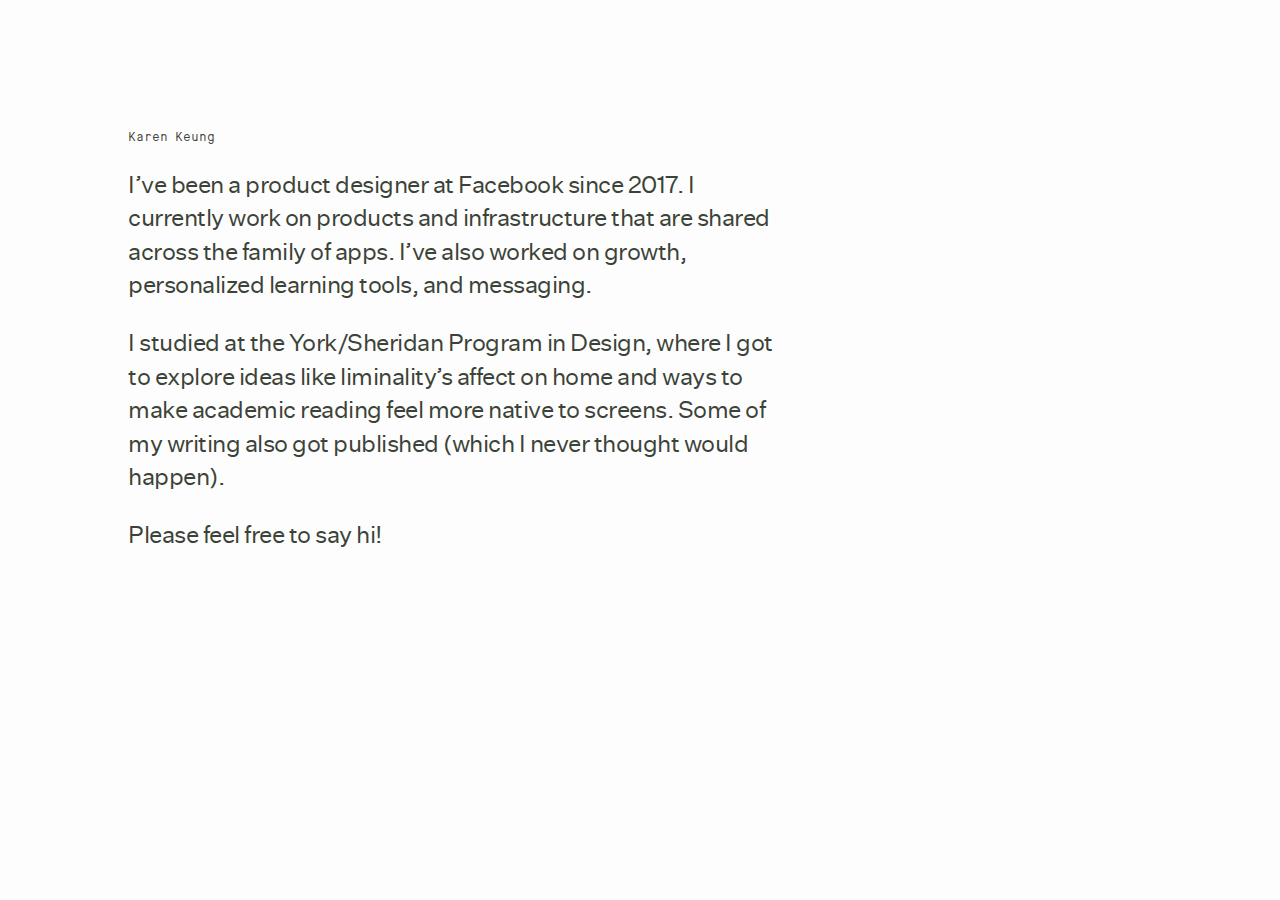
==== index.html @ b1135c43 "v0 website" ====
<!DOCTYPE html>
<html lang="en">
<head>
	<meta charset="utf-8"/>
	<meta name="description" content="Designing at Facebook. Graduate of the York/Sheridan Program in Design." />
	<meta name="viewport" content="width=device-width, initial-scale=1.0, minimum-scale=1.0, maximum-scale=1.0" />

	<title>Karen Keung</title>

	<meta property="og:title" content="Karen Keung"/>
	<meta property="og:type" content="website"/>
	<meta property="og:url" content="http://karenkeung.com"/>
	<meta property="og:image" content="http://karenkeung.com/assets/og-cover.png"/>
	<meta property="omg:image:width" content="1200">
	<meta property="omg:image:height" content="630">
	<meta property="og:description" content="Designer at Facebook. Graduate of the York/Sheridan Program in Design." />

	<link rel="shortcut icon" type="image/ico" href="favicon.png"/>
	<link rel="stylesheet" href="css/style.css" />
	<!--[if lt IE 9]>
		<script src="http://html5shim.googlecode.com/svn/trunk/html5.js"></script>
	<![endif]-->
	<script src="https://ajax.googleapis.com/ajax/libs/jquery/2.2.2/jquery.min.js"></script>

</head>

<body>
<div id="wrap">

	<section id="about">
		<div class="leftcol">

			<h2>Karen Keung</h2>
				<p> I’ve been a product designer at Facebook since 2017. I currently work on products and infrastructure that are shared across the family of apps. I’ve also worked on growth, personalized learning tools, and messaging.</p>

				<p> I studied at the <a href="https://en.wikipedia.org/wiki/York/Sheridan_Design">York/Sheridan Program in Design</a>, where I got to explore ideas like <a href="https://making-room.smvi.co/" target="_blank">liminality’s affect on home</a> and ways to make <a href="http://sesame.smvi.co/" target="_blank">academic reading</a> feel more native to screens. Some of my <a href="http://designobserver.com/feature/slow-dont-stop/39589" target="_blank">writing</a> also got published (which I never thought would happen). </p>
				
				<p> Please feel free to <a href="mailto:work.karenkeung@gmail.com" class="contact">say hi</a>!</p>
			</p>
		</div>


	</section>
</div>

<!-- <div id="fade" class="day"></div> -->

</body>

<script type="text/javascript">
	var currentTime = new Date().getHours();
	if (8 <= currentTime && currentTime < 17) {
        document.getElementById("fade").className = "day";
	}

	else if ((17 <= currentTime && currentTime < 21)||(5 <= currentTime && currentTime < 8)) {
		document.body.style.backgroundColor="#F2F3F6";
        document.body.style.color = "#595C69";
        document.getElementById("fade").className = "dusk";
	}

	else {
		document.body.style.backgroundColor="#252922";
        document.body.style.color = "#ECE9EE";
        document.getElementById("fade").className = "night";
	}
</script>
<script>
  (function(i,s,o,g,r,a,m){i['GoogleAnalyticsObject']=r;i[r]=i[r]||function(){
  (i[r].q=i[r].q||[]).push(arguments)},i[r].l=1*new Date();a=s.createElement(o),
  m=s.getElementsByTagName(o)[0];a.async=1;a.src=g;m.parentNode.insertBefore(a,m)
  })(window,document,'script','https://www.google-analytics.com/analytics.js','ga');

  ga('create', 'UA-50110826-1', 'auto');
  ga('send', 'pageview');

</script>
---- css/style.css ----
body {
	font-family: "Untitled Sans", sans-serif;
	font-size: 1rem;
	line-height: 1.48;
	color: #3B4338;
	-webkit-font-smoothing: antialiased;
	-moz-osx-font-smoothing: grayscale;
	background-color: #fdfdfd;
	margin: 0px;
	overscroll-behavior: none;
}
	::selection { background: rgba(77,129,119,0.1); }
	::-moz-selection { background: rgba(77,129,119,0.1); }

header {
	font-size: 0.9rem;
	font-weight: 400;
}

h2 {
	font-size: 0.72rem;
	font-family: "Maison Neue Mono", monospace;
	font-weight: 400;
	letter-spacing: 0px;
	padding-top: 60px;
}

#wrap {
	width: 80%;
	max-width: 1800px;
	margin: 60px auto;
}

.leftcol {
	/* width: 48%; */
	width: 650px;
	max-width: 900px;
	float: left;
}

.rightcol {
	width: 44%;
	max-width: 900px;
	float: right;
}

#about {
	font-size: 1.5rem;
	letter-spacing: -0.5px;
	line-height: 1.4;
	font-weight: 400;
}

a {
	color: inherit;
	text-decoration: none;
	/*border-bottom: 1px dashed;*/
	/*border-bottom-style: dashed;*/
	cursor: e-resize;
 	transition: ease-out 0.2s;
 	-webkit-transition: ease-out 0.2s;
    -moz-transition: ease-out 0.2s;
    -o-transition: ease-out 0.2s;
}

a:visited {
	color: inherit;
}

a:hover {
	color: #5EBA78;
}

	a.ysdn:hover {
		color: #E61031;
	}

	a.fb:hover {
		color: #39579A;
	}

	a.msgr:hover {
		color: #0080FF;
	}

	a.summit:hover {
		color: #4D4B98;
	}



/*img{
    display: none;
    width: 400px;
    z-index: -10;
    position: absolute;
    top: 300px;
    left: 400px;
    transition: 0.2s;
    -webkit-transition: 0.2s;
    opacity: 0;
}

span:hover + img{
    display: block;
}*/

.img_box { width: 100%; }

a.right-arrow {cursor: ne-resize;}

#fade {
	width: 100%;
	/* max-width: 1800px; */
	height: 3%;
 	position: fixed;
    bottom: 0;
    pointer-events: none;
}

.day {
 	background: #fdfdfd; /* For browsers that do not support gradients */
 	background: -webkit-linear-gradient(rgba(238, 238, 238, 0), rgba(255, 239, 130, 0.6)); /* For Safari 5.1 to 6.0 */
    background: -o-linear-gradient(rgba(238, 238, 238, 0), rgba(255, 239, 130, 0.6)); /* For Opera 11.1 to 12.0 */
    background: -moz-linear-gradient(rgba(238, 238, 238, 0), rgba(255, 239, 130, 0.6)); /* For Firefox 3.6 to 15 */
    background: linear-gradient(rgba(238, 238, 238, 0), rgba(255, 239, 130, 0.6)); /* Standard syntax */
}

.dusk {
	background: #595C69; /* For browsers that do not support gradients */
 	background: -webkit-linear-gradient(rgba(242, 243, 246, 0), rgba(248, 192, 192, 0.6)); /* For Safari 5.1 to 6.0 */
    background: -o-linear-gradient(rgba(242, 243, 246, 0), rgba(248, 192, 192, 0.6)); /* For Opera 11.1 to 12.0 */
    background: -moz-linear-gradient(rgba(242, 243, 246, 0), rgba(248, 192, 192, 0.6)); /* For Firefox 3.6 to 15 */
    background: linear-gradient(rgba(242, 243, 246, 0), rgba(248, 192, 192, 0.6)); /* Standard syntax */
}

.night {
 	background: #252922; /* For browsers that do not support gradients */
	background: -webkit-linear-gradient(rgba(36, 41, 34, 0), rgba(255, 173, 131, 0.5)); /* For Safari 5.1 to 6.0 */
    background: -o-linear-gradient(rgba(36, 41, 34, 0), rgba(255, 173, 131, 0.5)); /* For Opera 11.1 to 12.0 */
    background: -moz-linear-gradient(rgba(36, 41, 34, 0), rgba(255, 173, 131, 0.5)); /* For Firefox 3.6 to 15 */
    background: linear-gradient(rgba(36, 41, 34, 0), rgba(255, 173, 131, 0.5)); /* Standard syntax */
}

.text-night {
	color: #EEEAF0;
}

/* * * * * */
/*
@media screen and (max-width: 1300px) {
	#about {
		font-size: 2.3rem;
	}
} */

@media screen and (max-width: 1000px) {
	#wrap {
		width: 92%;
		margin-top: 10px;
	}

   	.leftcol {
		width: 100%; 
		/*float: left;*/
	}

}/*

@media screen and (max-width: 720px) {

	#about .leftcol {
		width: 92%;
	}

	#fade {
		height: 2%;
	}

	h2 {
		padding-top: 32px;
	}
}

@media screen and (max-width: 480px) {
	#wrap {
		width: 92%;
		margin: 10px auto;
	}

	#fade {
		height: 2%;
	}
}
*/
/* letters */
/* @font-face {
    font-family:'Canela Web Thin';
    src: url('../fonts/Canela Web Thin Regular.eot');
	src: url('../fonts/Canela Web Thin Regular.eot?#iefix') format('embedded-opentype'),
		url('../fonts/Canela Web Thin Regular.woff2') format('woff2'),
		url('../fonts/Canela Web Thin Regular.woff') format('woff'),
		url('../fonts/Canela Web Thin Regular.svg#Canela Web Thin Regular') format('svg');
    font-weight: 100;
    font-style: normal;
    font-stretch: normal;
    unicode-range: U+0020-201D;
} */

/* @font-face {
    font-family:'Fakt Pro';
    src: url('../fonts/FaktPro-Normal.eot');
	src: url('../fonts/FaktPro-Normal.eot?#iefix') format('embedded-opentype'),
		url('../fonts/FaktPro-Normal.woff2') format('woff2'),
		url('../fonts/FaktPro-Normal.woff') format('woff'),
		url('../fonts/FaktPro-Normal.svg#FaktPro-Normal') format('svg');
    font-weight: 400;
    font-style: normal;
    font-stretch: normal;
    unicode-range: U+0020-201D;
}

@font-face {
    font-family:'Fakt Pro';
    src: url('../fonts/FaktPro-Light.eot');
	src: url('../fonts/FaktPro-Light.eot?#iefix') format('embedded-opentype'),
		url('../fonts/FaktPro-Light.woff2') format('woff2'),
		url('../fonts/FaktPro-Light.woff') format('woff'),
		url('../fonts/FaktPro-Light.svg#FaktPro-Blond') format('svg');
    font-weight: 200;
    font-style: normal;
    font-stretch: normal;
    unicode-range: U+0020-201D;
} */


@font-face {
    font-family: 'Untitled Sans';
    src: url('../fonts/UntitledSans-regular-webfont.woff2') format('woff2'),
         url('../fonts/UntitledSans-regular-webfont.woff') format('woff'),
         url('../fonts/UntitledSans-regular-webfont.ttf') format('truetype'),
         url('../fonts/UntitledSans-regular-webfont.svg#untitled_sansregular') format('svg');
    font-weight: 400;
    font-style: normal;
}


@font-face {
  font-family:'Maison Neue Mono';
  src: url('../fonts/MaisonNeue-Mono.eot');
  src: url('../fonts/MaisonNeue-Mono.eot?#iefix') format('embedded-opentype'),
    url('../fonts/MaisonNeue-Mono.woff') format('woff'),
    url('../fonts/MaisonNeue-Mono.ttf') format('truetype'),
    url('../fonts/MaisonNeue-Mono.svg#MaisonNeue-Mono') format('svg');
  font-weight: 400;
  font-style: normal;
  font-stretch: normal;
  unicode-range: U+000D-F8FF;
}




/* WIP, FOR MICROSITE */

#books-leftcol {
	width: 20%;
	float: left;
	position: fixed;
}

#books-rightcol {
	width: 80%;
	float: right;
}
	#books-rightcol img {
		width: 100%;
		padding-bottom: 20px;
	}

ul {
	list-style-type: none;
	padding-left: 0;
	color: #939593;
}

li .active {
	color: #3B4338;
}
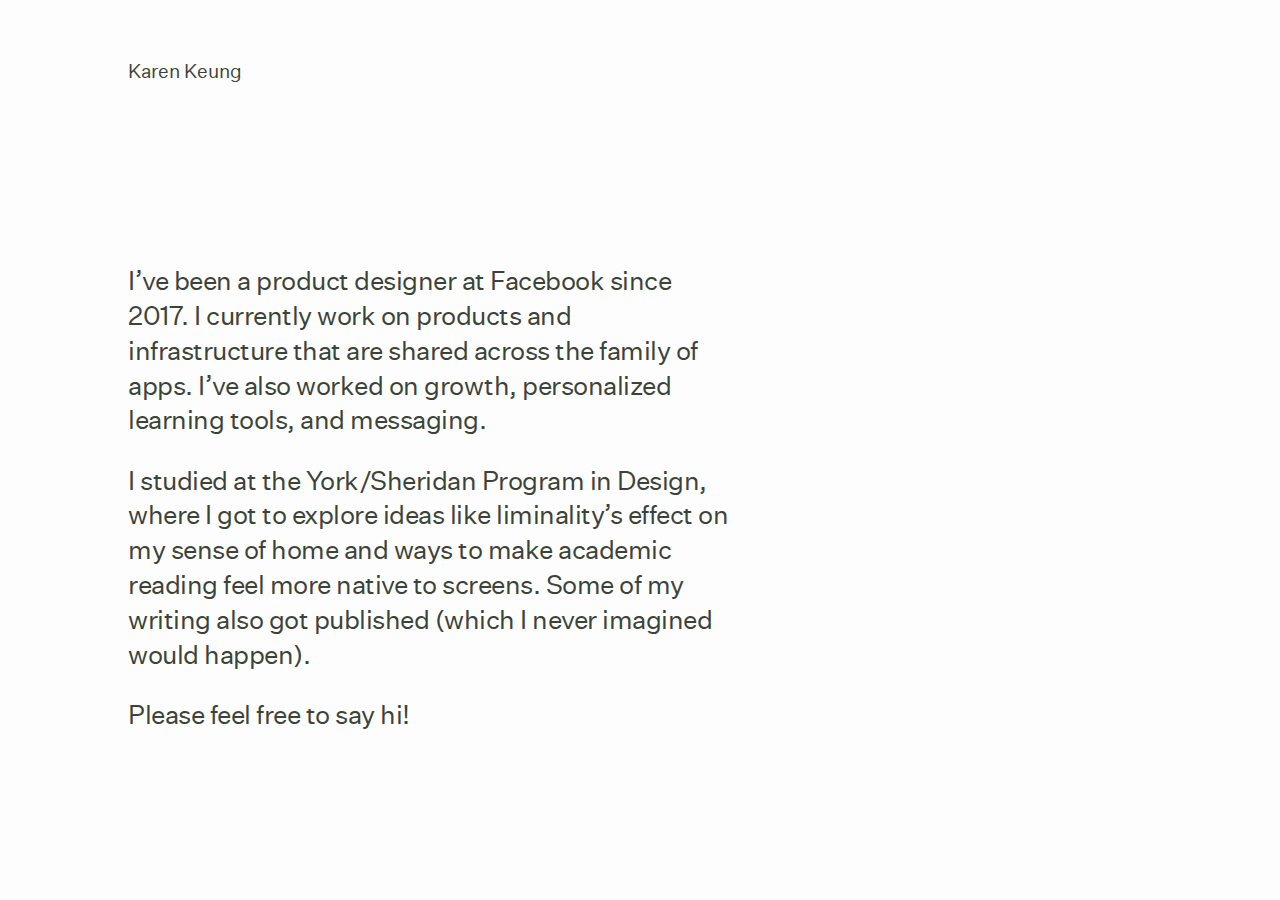
==== commit ac0983a5: "updates" ====
--- a/index.html
+++ b/index.html
@@ -26,17 +26,25 @@
 
 <body>
 <div id="wrap">
+	
+	<section id="header">
+		<div class="leftcol">
+			<p>Karen Keung</p>
+		</div>
+	</section>
 
 	<section id="about">
 		<div class="leftcol">
+			<p> I’ve been a product designer at Facebook since 2017. I currently work on products and infrastructure that are shared across the family of apps. I’ve also worked on growth, personalized learning tools, and messaging.</p>
 
-			<h2>Karen Keung</h2>
-				<p> I’ve been a product designer at Facebook since 2017. I currently work on products and infrastructure that are shared across the family of apps. I’ve also worked on growth, personalized learning tools, and messaging.</p>
+			<p> I studied at the <a href="https://en.wikipedia.org/wiki/York/Sheridan_Design">York/Sheridan Program in Design</a>, where I got to explore ideas like <a href="https://making-room.smvi.co/" target="_blank">liminality’s effect on my sense of home</a> and ways to make <a href="http://sesame.smvi.co/" target="_blank">academic reading</a> feel more native to screens. Some of my <a href="http://designobserver.com/feature/slow-dont-stop/39589" target="_blank">writing</a> also got published (which I never imagined would happen). </p>
+				
+			<p> Please feel free to <a href="mailto:work.karenkeung@gmail.com" class="contact">say hi</a>!</p>
+				
+		</div>
 
-				<p> I studied at the <a href="https://en.wikipedia.org/wiki/York/Sheridan_Design">York/Sheridan Program in Design</a>, where I got to explore ideas like <a href="https://making-room.smvi.co/" target="_blank">liminality’s affect on home</a> and ways to make <a href="http://sesame.smvi.co/" target="_blank">academic reading</a> feel more native to screens. Some of my <a href="http://designobserver.com/feature/slow-dont-stop/39589" target="_blank">writing</a> also got published (which I never thought would happen). </p>
-				
-				<p> Please feel free to <a href="mailto:work.karenkeung@gmail.com" class="contact">say hi</a>!</p>
-			</p>
+		<div class="rightcol">
+			
 		</div>
 
 
--- a/css/style.css
+++ b/css/style.css
@@ -1,7 +1,8 @@
 body {
 	font-family: "Untitled Sans", sans-serif;
 	font-size: 1rem;
-	line-height: 1.48;
+	font-weight: 400;
+	line-height: 1.36;
 	color: #3B4338;
 	-webkit-font-smoothing: antialiased;
 	-moz-osx-font-smoothing: grayscale;
@@ -12,44 +13,36 @@
 	::selection { background: rgba(77,129,119,0.1); }
 	::-moz-selection { background: rgba(77,129,119,0.1); }
 
-header {
-	font-size: 0.9rem;
-	font-weight: 400;
-}
-
-h2 {
-	font-size: 0.72rem;
-	font-family: "Maison Neue Mono", monospace;
-	font-weight: 400;
-	letter-spacing: 0px;
-	padding-top: 60px;
-}
-
 #wrap {
 	width: 80%;
 	max-width: 1800px;
 	margin: 60px auto;
 }
 
+#header {
+	font-size: 1.2rem;
+	width: 100%;
+	margin-bottom: 180px;
+}
+
+#about {
+	font-size: 1.6rem;
+	letter-spacing: -0.5px;
+}
+
 .leftcol {
 	/* width: 48%; */
-	width: 650px;
+	width: 600px;
 	max-width: 900px;
+	/*float: left;*/
+}
+
+.rightcol {
+	width: 620px;
+	/*max-width: 600px;*/
 	float: left;
 }
 
-.rightcol {
-	width: 44%;
-	max-width: 900px;
-	float: right;
-}
-
-#about {
-	font-size: 1.5rem;
-	letter-spacing: -0.5px;
-	line-height: 1.4;
-	font-weight: 400;
-}
 
 a {
 	color: inherit;
@@ -88,23 +81,6 @@
 	}
 
 
-
-/*img{
-    display: none;
-    width: 400px;
-    z-index: -10;
-    position: absolute;
-    top: 300px;
-    left: 400px;
-    transition: 0.2s;
-    -webkit-transition: 0.2s;
-    opacity: 0;
-}
-
-span:hover + img{
-    display: block;
-}*/
-
 .img_box { width: 100%; }
 
 a.right-arrow {cursor: ne-resize;}
@@ -159,6 +135,12 @@
 		width: 92%;
 		margin-top: 10px;
 	}
+
+
+	#header {
+		width: 100%;
+		margin-bottom: 100px;
+}
 
    	.leftcol {
 		width: 100%; 
@@ -258,33 +240,3 @@
   unicode-range: U+000D-F8FF;
 }
 
-
-
-
-/* WIP, FOR MICROSITE */
-
-#books-leftcol {
-	width: 20%;
-	float: left;
-	position: fixed;
-}
-
-#books-rightcol {
-	width: 80%;
-	float: right;
-}
-	#books-rightcol img {
-		width: 100%;
-		padding-bottom: 20px;
-	}
-
-ul {
-	list-style-type: none;
-	padding-left: 0;
-	color: #939593;
-}
-
-li .active {
-	color: #3B4338;
-}
-
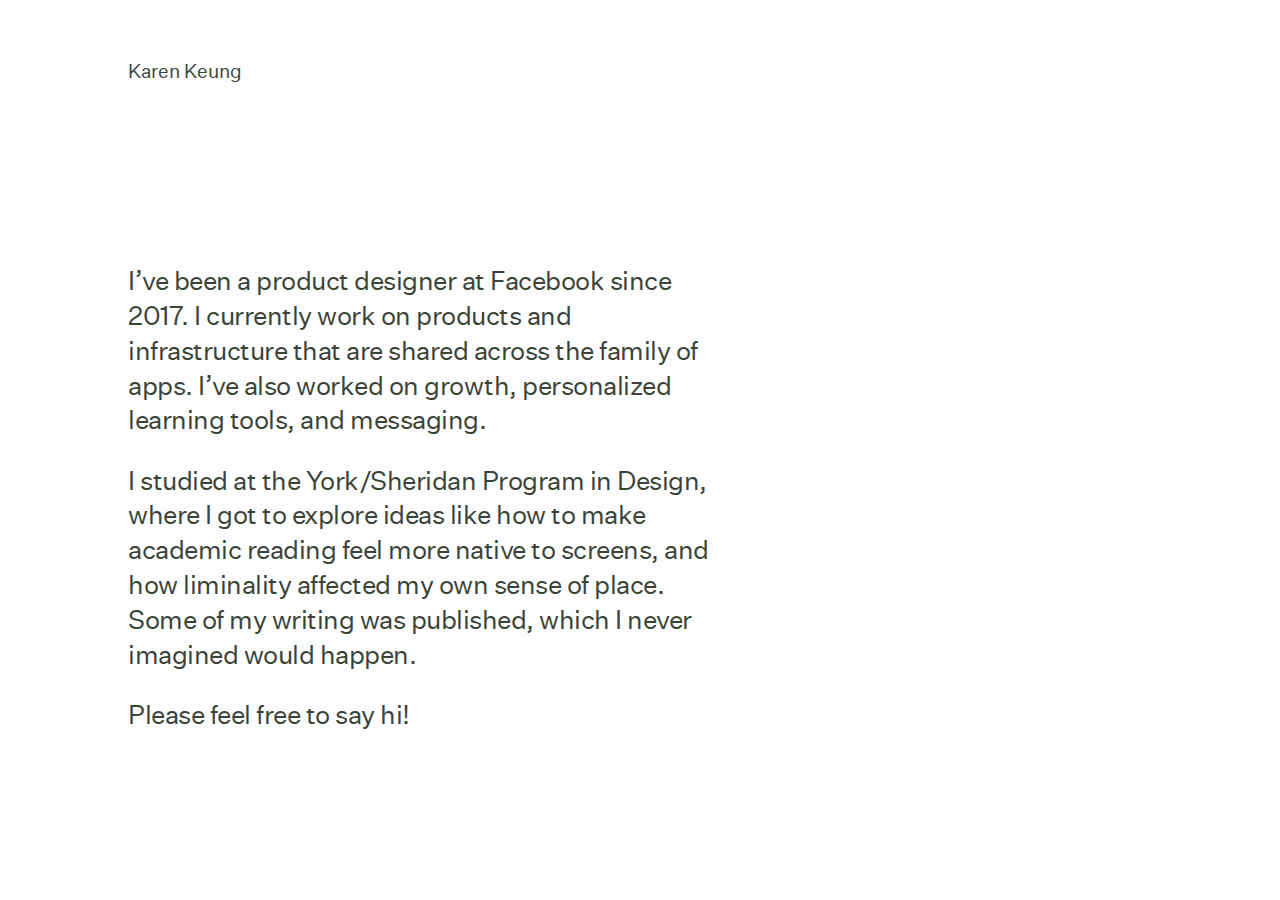
==== commit cda71e73: "cleanup" ====
--- a/index.html
+++ b/index.html
@@ -37,7 +37,7 @@
 		<div class="leftcol">
 			<p> I’ve been a product designer at Facebook since 2017. I currently work on products and infrastructure that are shared across the family of apps. I’ve also worked on growth, personalized learning tools, and messaging.</p>
 
-			<p> I studied at the <a href="https://en.wikipedia.org/wiki/York/Sheridan_Design">York/Sheridan Program in Design</a>, where I got to explore ideas like <a href="https://making-room.smvi.co/" target="_blank">liminality’s effect on my sense of home</a> and ways to make <a href="http://sesame.smvi.co/" target="_blank">academic reading</a> feel more native to screens. Some of my <a href="http://designobserver.com/feature/slow-dont-stop/39589" target="_blank">writing</a> also got published (which I never imagined would happen). </p>
+			<p> I studied at the <a href="https://en.wikipedia.org/wiki/York/Sheridan_Design" target="blank">York/Sheridan Program in Design</a>, where I got to explore ideas like how to make <a href="/sesame" target="_blank">academic reading</a> feel more native to screens, and how liminality affected my own <a href="/makingroom" target="_blank">sense of place</a>. Some of my <a href="http://designobserver.com/feature/slow-dont-stop/39589" target="_blank">writing was published</a>, which I never imagined would happen. </p>
 				
 			<p> Please feel free to <a href="mailto:work.karenkeung@gmail.com" class="contact">say hi</a>!</p>
 				
@@ -73,6 +73,7 @@
         document.getElementById("fade").className = "night";
 	}
 </script>
+
 <script>
   (function(i,s,o,g,r,a,m){i['GoogleAnalyticsObject']=r;i[r]=i[r]||function(){
   (i[r].q=i[r].q||[]).push(arguments)},i[r].l=1*new Date();a=s.createElement(o),
--- a/css/style.css
+++ b/css/style.css
@@ -147,22 +147,18 @@
 		/*float: left;*/
 	}
 
-}/*
+}
+
+
 
 @media screen and (max-width: 720px) {
 
-	#about .leftcol {
-		width: 92%;
-	}
-
-	#fade {
-		height: 2%;
-	}
-
-	h2 {
-		padding-top: 32px;
-	}
-}
+	#about {
+		font-size: 1.48rem;
+	}
+}
+
+/*
 
 @media screen and (max-width: 480px) {
 	#wrap {
@@ -174,47 +170,11 @@
 		height: 2%;
 	}
 }
+
 */
+
+
 /* letters */
-/* @font-face {
-    font-family:'Canela Web Thin';
-    src: url('../fonts/Canela Web Thin Regular.eot');
-	src: url('../fonts/Canela Web Thin Regular.eot?#iefix') format('embedded-opentype'),
-		url('../fonts/Canela Web Thin Regular.woff2') format('woff2'),
-		url('../fonts/Canela Web Thin Regular.woff') format('woff'),
-		url('../fonts/Canela Web Thin Regular.svg#Canela Web Thin Regular') format('svg');
-    font-weight: 100;
-    font-style: normal;
-    font-stretch: normal;
-    unicode-range: U+0020-201D;
-} */
-
-/* @font-face {
-    font-family:'Fakt Pro';
-    src: url('../fonts/FaktPro-Normal.eot');
-	src: url('../fonts/FaktPro-Normal.eot?#iefix') format('embedded-opentype'),
-		url('../fonts/FaktPro-Normal.woff2') format('woff2'),
-		url('../fonts/FaktPro-Normal.woff') format('woff'),
-		url('../fonts/FaktPro-Normal.svg#FaktPro-Normal') format('svg');
-    font-weight: 400;
-    font-style: normal;
-    font-stretch: normal;
-    unicode-range: U+0020-201D;
-}
-
-@font-face {
-    font-family:'Fakt Pro';
-    src: url('../fonts/FaktPro-Light.eot');
-	src: url('../fonts/FaktPro-Light.eot?#iefix') format('embedded-opentype'),
-		url('../fonts/FaktPro-Light.woff2') format('woff2'),
-		url('../fonts/FaktPro-Light.woff') format('woff'),
-		url('../fonts/FaktPro-Light.svg#FaktPro-Blond') format('svg');
-    font-weight: 200;
-    font-style: normal;
-    font-stretch: normal;
-    unicode-range: U+0020-201D;
-} */
-
 
 @font-face {
     font-family: 'Untitled Sans';
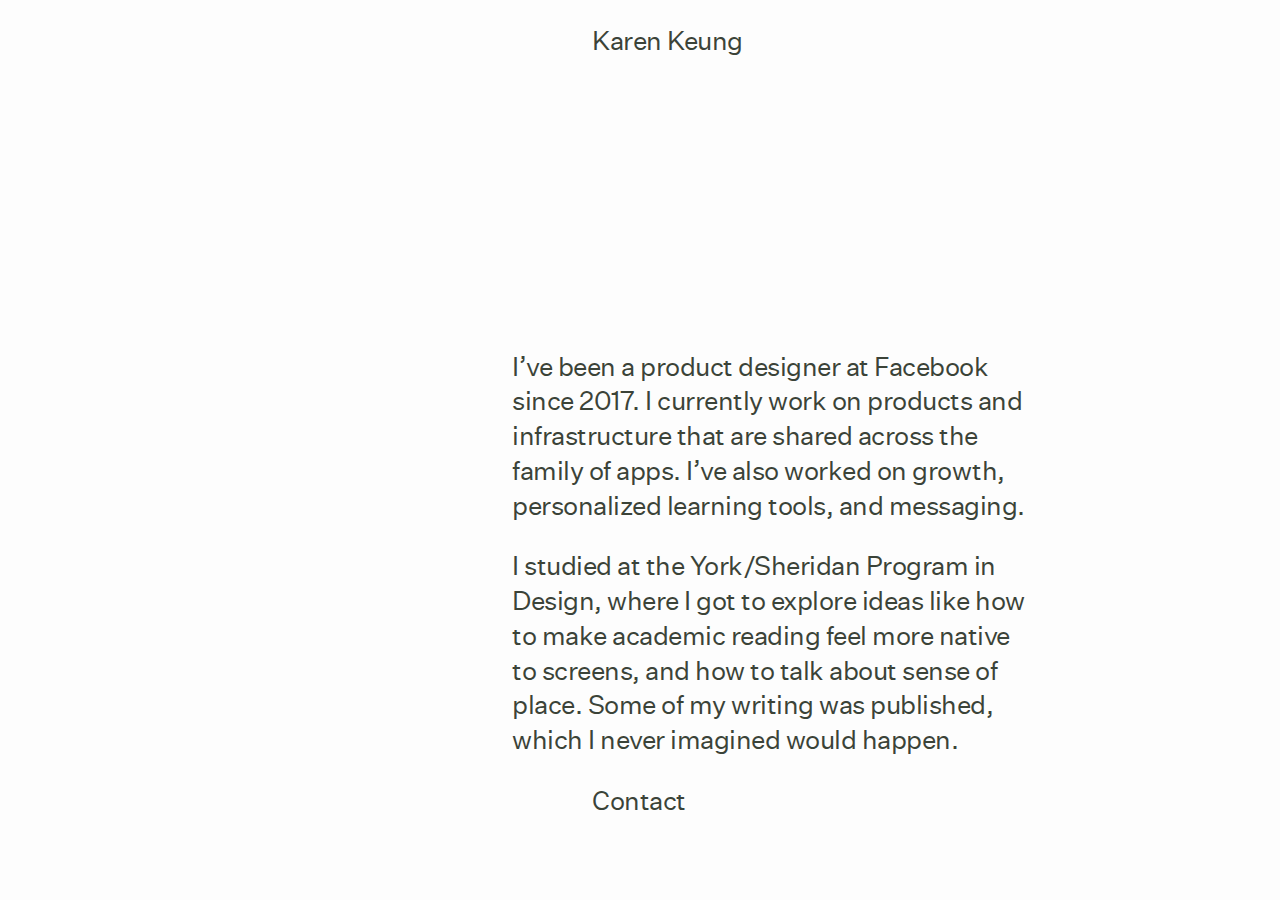
==== commit 3d059149: "layout changes" ====
--- a/index.html
+++ b/index.html
@@ -28,25 +28,20 @@
 <div id="wrap">
 	
 	<section id="header">
-		<div class="leftcol">
+		<div class="indent">
 			<p>Karen Keung</p>
 		</div>
 	</section>
 
 	<section id="about">
-		<div class="leftcol">
+		<div class="main">
 			<p> I’ve been a product designer at Facebook since 2017. I currently work on products and infrastructure that are shared across the family of apps. I’ve also worked on growth, personalized learning tools, and messaging.</p>
 
-			<p> I studied at the <a href="https://en.wikipedia.org/wiki/York/Sheridan_Design" target="blank">York/Sheridan Program in Design</a>, where I got to explore ideas like how to make <a href="/sesame" target="_blank">academic reading</a> feel more native to screens, and how liminality affected my own <a href="/makingroom" target="_blank">sense of place</a>. Some of my <a href="http://designobserver.com/feature/slow-dont-stop/39589" target="_blank">writing was published</a>, which I never imagined would happen. </p>
-				
-			<p> Please feel free to <a href="mailto:work.karenkeung@gmail.com" class="contact">say hi</a>!</p>
-				
+			<p> I studied at the <a href="https://en.wikipedia.org/wiki/York/Sheridan_Design" target="blank">York/Sheridan Program in Design</a>, where I got to explore ideas like how to make <a href="/sesame" target="_blank">academic reading</a> feel more native to screens, and how to talk about <a href="/makingroom" target="_blank">sense of place</a>. Some of my <a href="http://designobserver.com/feature/slow-dont-stop/39589" target="_blank">writing was published</a>, which I never imagined would happen.</p>
 		</div>
-
-		<div class="rightcol">
-			
+		<div class="indent">
+			<p><a href="mailto:work.karenkeung@gmail.com" class="contact">Contact</a></p>
 		</div>
-
 
 	</section>
 </div>
--- a/css/style.css
+++ b/css/style.css
@@ -1,8 +1,9 @@
 body {
 	font-family: "Untitled Sans", sans-serif;
-	font-size: 1rem;
+	font-size: 1.6rem;
 	font-weight: 400;
 	line-height: 1.36;
+	letter-spacing: -0.5px;
 	color: #3B4338;
 	-webkit-font-smoothing: antialiased;
 	-moz-osx-font-smoothing: grayscale;
@@ -17,39 +18,30 @@
 	width: 80%;
 	max-width: 1800px;
 	margin: 60px auto;
+	padding-left: 52%;
 }
 
 #header {
-	font-size: 1.2rem;
 	width: 100%;
-	margin-bottom: 180px;
-}
-
-#about {
-	font-size: 1.6rem;
-	letter-spacing: -0.5px;
-}
-
-.leftcol {
-	/* width: 48%; */
+	padding-bottom: 240px;
+}
+
+.main {
+	/*width: 100%;*/
 	width: 600px;
-	max-width: 900px;
 	/*float: left;*/
 }
 
-.rightcol {
-	width: 620px;
-	/*max-width: 600px;*/
-	float: left;
-}
-
+.indent {
+	text-indent: 80px;
+}
 
 a {
 	color: inherit;
 	text-decoration: none;
 	/*border-bottom: 1px dashed;*/
 	/*border-bottom-style: dashed;*/
-	cursor: e-resize;
+	cursor: ne-resize;
  	transition: ease-out 0.2s;
  	-webkit-transition: ease-out 0.2s;
     -moz-transition: ease-out 0.2s;
@@ -83,7 +75,6 @@
 
 .img_box { width: 100%; }
 
-a.right-arrow {cursor: ne-resize;}
 
 #fade {
 	width: 100%;
@@ -123,12 +114,17 @@
 }
 
 /* * * * * */
-/*
-@media screen and (max-width: 1300px) {
-	#about {
-		font-size: 2.3rem;
-	}
-} */
+
+@media screen and (max-width: 1400px) {
+	#wrap {
+		margin-top: 10px;
+		padding-left: 40%;
+	}
+
+	.main {
+		width: 520px;
+	}
+} 
 
 @media screen and (max-width: 1000px) {
 	#wrap {
@@ -136,25 +132,29 @@
 		margin-top: 10px;
 	}
 
+   	.main {
+		width: 480px; 
+	}
+
+}
+
+@media screen and (max-width: 780px) {
+	#wrap {
+		width: 92%;
+		margin-top: 10px;
+		padding-left: 12%;
+	}
+
+   	.main {
+		width: 92%; 
+	}
 
 	#header {
-		width: 100%;
-		margin-bottom: 100px;
-}
-
-   	.leftcol {
-		width: 100%; 
-		/*float: left;*/
-	}
-
-}
-
-
-
-@media screen and (max-width: 720px) {
-
-	#about {
-		font-size: 1.48rem;
+		padding-bottom: 40px;
+	}
+
+	body {
+		font-size: 1.2rem;
 	}
 }
 
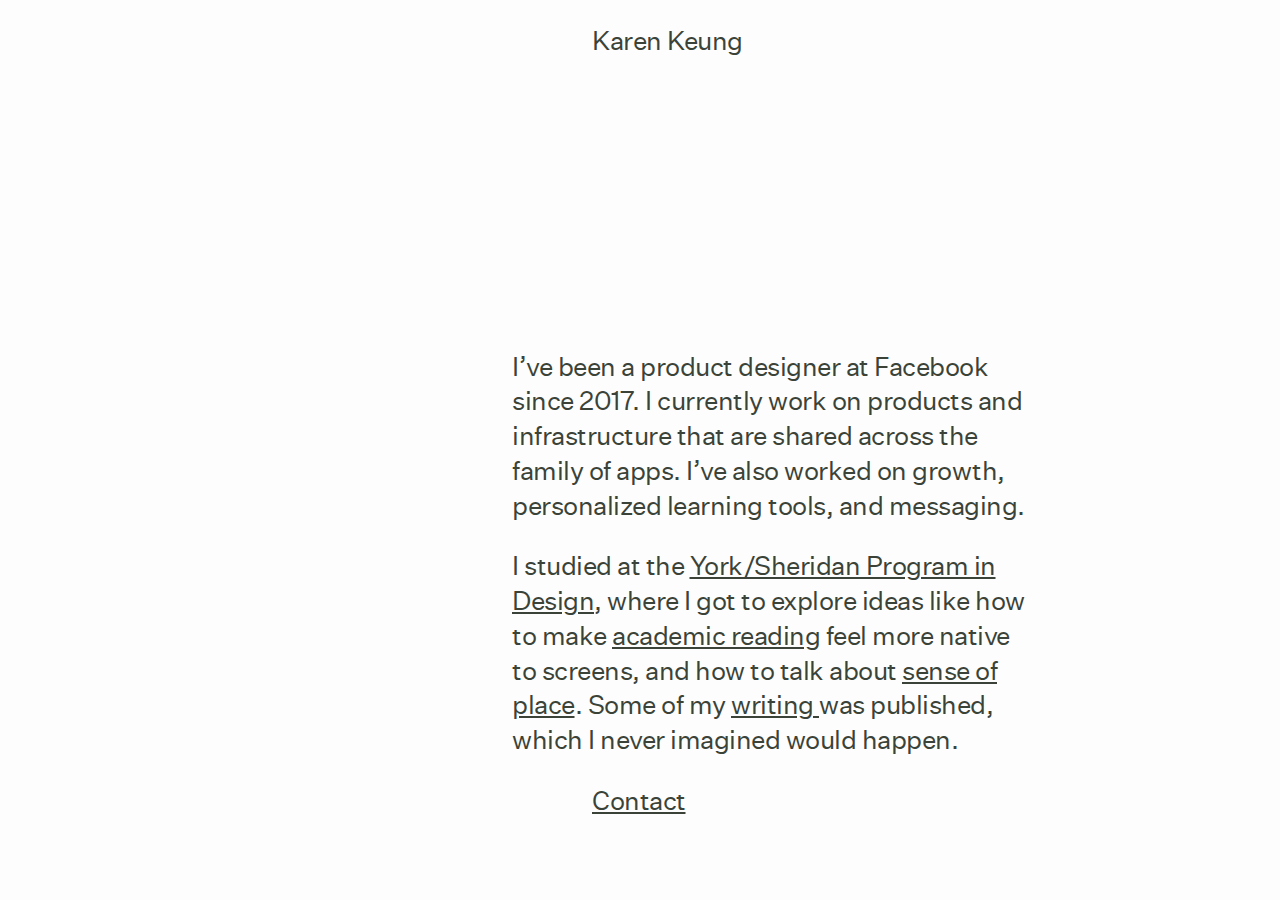
==== commit 6aae6fb4: "fix margin and added underlines" ====
--- a/index.html
+++ b/index.html
@@ -37,7 +37,7 @@
 		<div class="main">
 			<p> I’ve been a product designer at Facebook since 2017. I currently work on products and infrastructure that are shared across the family of apps. I’ve also worked on growth, personalized learning tools, and messaging.</p>
 
-			<p> I studied at the <a href="https://en.wikipedia.org/wiki/York/Sheridan_Design" target="blank">York/Sheridan Program in Design</a>, where I got to explore ideas like how to make <a href="/sesame" target="_blank">academic reading</a> feel more native to screens, and how to talk about <a href="/makingroom" target="_blank">sense of place</a>. Some of my <a href="http://designobserver.com/feature/slow-dont-stop/39589" target="_blank">writing was published</a>, which I never imagined would happen.</p>
+			<p> I studied at the <a href="https://en.wikipedia.org/wiki/York/Sheridan_Design" target="blank">York/Sheridan Program in Design</a>, where I got to explore ideas like how to make <a href="/sesame" target="_blank">academic reading</a> feel more native to screens, and how to talk about <a href="/makingroom" target="_blank">sense of place</a>. Some of my <a href="http://designobserver.com/feature/slow-dont-stop/39589" target="_blank">writing </a>was published, which I never imagined would happen.</p>
 		</div>
 		<div class="indent">
 			<p><a href="mailto:work.karenkeung@gmail.com" class="contact">Contact</a></p>
--- a/css/style.css
+++ b/css/style.css
@@ -27,9 +27,7 @@
 }
 
 .main {
-	/*width: 100%;*/
 	width: 600px;
-	/*float: left;*/
 }
 
 .indent {
@@ -38,9 +36,9 @@
 
 a {
 	color: inherit;
-	text-decoration: none;
+	text-decoration: underline;
 	/*border-bottom: 1px dashed;*/
-	/*border-bottom-style: dashed;*/
+	/*border-bottom-style: dotted;*/
 	cursor: ne-resize;
  	transition: ease-out 0.2s;
  	-webkit-transition: ease-out 0.2s;
@@ -142,7 +140,7 @@
 	#wrap {
 		width: 92%;
 		margin-top: 10px;
-		padding-left: 12%;
+		padding-left: 0px;
 	}
 
    	.main {
@@ -155,6 +153,10 @@
 
 	body {
 		font-size: 1.2rem;
+	}
+
+	.indent {
+		text-indent: 40px;
 	}
 }
 
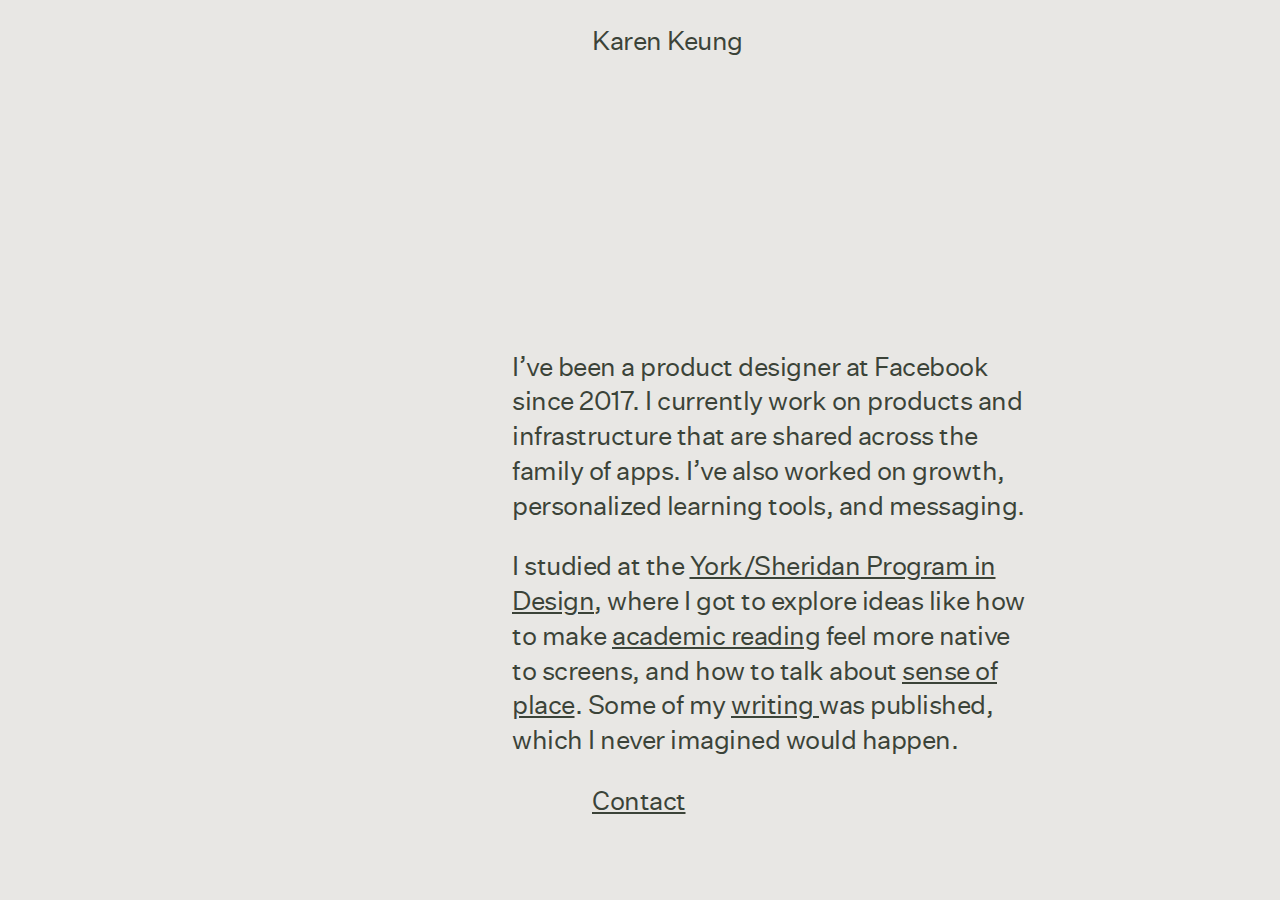
==== commit 6e6de38c: "new colours" ====
--- a/index.html
+++ b/index.html
@@ -15,7 +15,6 @@
 	<meta property="omg:image:height" content="630">
 	<meta property="og:description" content="Designer at Facebook. Graduate of the York/Sheridan Program in Design." />
 
-	<link rel="shortcut icon" type="image/ico" href="favicon.png"/>
 	<link rel="stylesheet" href="css/style.css" />
 	<!--[if lt IE 9]>
 		<script src="http://html5shim.googlecode.com/svn/trunk/html5.js"></script>
@@ -56,16 +55,16 @@
         document.getElementById("fade").className = "day";
 	}
 
-	else if ((17 <= currentTime && currentTime < 21)||(5 <= currentTime && currentTime < 8)) {
+	else if ((17 <= currentTime && currentTime < 23)||(5 <= currentTime && currentTime < 8)) {
 		document.body.style.backgroundColor="#F2F3F6";
         document.body.style.color = "#595C69";
-        document.getElementById("fade").className = "dusk";
+        // document.getElementById("fade").className = "dusk";
 	}
 
 	else {
-		document.body.style.backgroundColor="#252922";
-        document.body.style.color = "#ECE9EE";
-        document.getElementById("fade").className = "night";
+		document.body.style.backgroundColor="#212E24";
+        document.body.style.color = "#ECD5B5";
+        // document.getElementById("fade").className = "night";
 	}
 </script>
 
@@ -77,5 +76,4 @@
 
   ga('create', 'UA-50110826-1', 'auto');
   ga('send', 'pageview');
-
 </script>
--- a/css/style.css
+++ b/css/style.css
@@ -7,7 +7,7 @@
 	color: #3B4338;
 	-webkit-font-smoothing: antialiased;
 	-moz-osx-font-smoothing: grayscale;
-	background-color: #fdfdfd;
+	background-color: #E8E7E4;
 	margin: 0px;
 	overscroll-behavior: none;
 }
@@ -77,7 +77,7 @@
 #fade {
 	width: 100%;
 	/* max-width: 1800px; */
-	height: 3%;
+	height: 6%;
  	position: fixed;
     bottom: 0;
     pointer-events: none;
@@ -144,7 +144,7 @@
 	}
 
    	.main {
-		width: 92%; 
+		width: 100%; 
 	}
 
 	#header {
